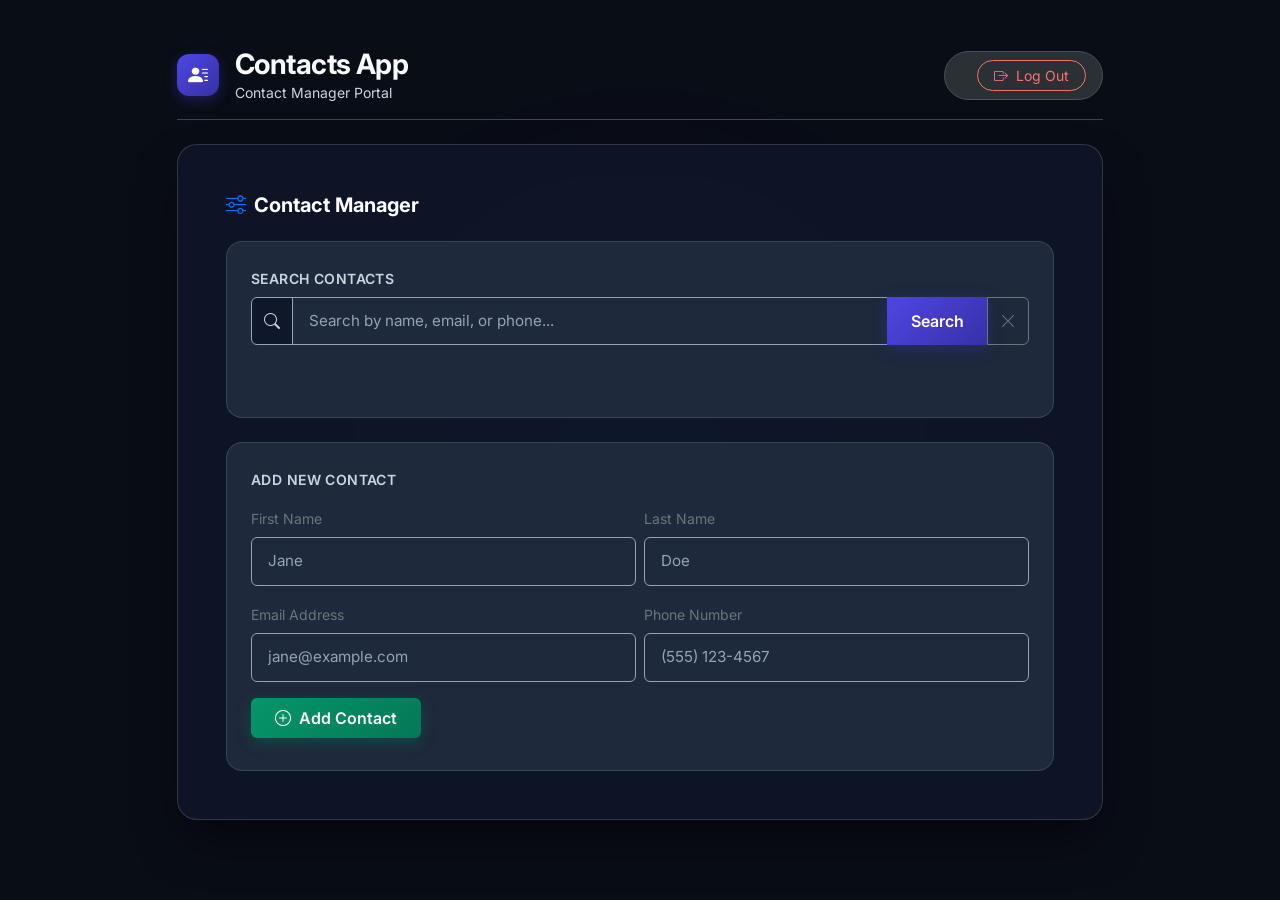
==== contacts.html @ 5c39e1dd "Added some basic ui (index.html, contacts.html)" ====
<!DOCTYPE html>
<html lang="en" data-bs-theme="dark">
<head>
    <meta charset="UTF-8">
    <meta name="viewport" content="width=device-width, initial-scale=1.0">
    <title>COP 4331 LAMP Stack Demo</title>
    <!-- Google Fonts -->
    <link rel="preconnect" href="https://fonts.googleapis.com">
    <link rel="preconnect" href="https://fonts.gstatic.com" crossorigin>
    <link href="https://fonts.googleapis.com/css2?family=Inter:wght@300;400;500;600;700&display=swap" rel="stylesheet">
    <!-- Bootstrap 5.3 & Icons -->
    <link href="https://cdn.jsdelivr.net/npm/bootstrap@5.3.3/dist/css/bootstrap.min.css" rel="stylesheet">
    <link href="https://cdn.jsdelivr.net/npm/bootstrap-icons@1.11.3/font/bootstrap-icons.min.css" rel="stylesheet">
    <!-- Custom Styles -->
    <link href="css/styles.css" rel="stylesheet">
    <!-- Scripts -->
    <script type="text/javascript" src="js/code.js"></script>
    <script type="text/javascript">
        document.addEventListener('DOMContentLoaded', function() {
            readCookie();
        }, false);
    </script>
</head>
<body class="py-4 py-md-5">
    <div class="background-glow"></div>
    <main class="container">
        <div class="row justify-content-center">
            <div class="col-12 col-xl-10">

                <!-- Header / User Bar (Matching Colors App) -->
                <div class="d-flex flex-column flex-md-row align-items-center justify-content-between mb-4 pb-3 border-bottom border-secondary-subtle gap-3">
                    <div class="d-flex align-items-center gap-3">
                        <div class="app-icon-wrapper-sm">
                            <i class="bi bi-person-lines-fill"></i>
                        </div>
                        <div>
                            <h1 id="title" class="h3 fw-bold mb-0">Contacts App</h1>
                            <p class="text-secondary-contrast small mb-0">Contact Manager Portal</p>
                        </div>
                    </div>
                    
                    <!-- Logged In User Info & Logout Button -->
                    <div id="loggedInDiv" class="d-flex align-items-center gap-3 bg-body-tertiary px-3 py-2 rounded-pill border">
                        <span id="userName" class="small fw-medium text-body"></span>
                        <button type="button" id="logoutButton" class="buttons btn btn-outline-danger btn-sm rounded-pill px-3" onclick="doLogout();">
                            <i class="bi bi-box-arrow-right me-1"></i> Log Out
                        </button>
                    </div>
                </div>

                <!-- Access UI Card -->
                <div id="accessUIDiv" class="card glass-card shadow-lg border-0 p-4 p-md-5 mb-4">
                    <div class="card-body p-0">
                        <h2 class="h5 fw-bold mb-4 d-flex align-items-center gap-2 text-white">
                            <i class="bi bi-sliders text-primary"></i> Contact Manager
                        </h2>

                        <!-- Search Section (Matching Colors App) -->
                        <div class="section-card p-4 rounded-4 border mb-4">
                            <label for="searchText" class="form-label form-label-contrast small text-uppercase">Search Contacts</label>
                            <div class="input-group">
                                <span class="input-group-text"><i class="bi bi-search text-secondary-contrast"></i></span>
                                <input type="text" id="searchText" class="form-control" placeholder="Search by name, email, or phone..." onkeyup="if(event.key === 'Enter') searchContacts();" />
                                <button type="button" id="searchContactButton" class="buttons btn btn-primary px-4 fw-semibold" onclick="searchContacts();">
                                    Search
                                </button>
                                <button type="button" class="btn btn-outline-secondary" onclick="clearSearch();" title="Clear Search">
                                    <i class="bi bi-x-lg"></i>
                                </button>
                            </div>
                            <div class="mt-3">
                                <span id="contactSearchResult" class="text-info-wcag small fw-semibold"></span>
                                <div id="contactList" class="mt-2"></div>
                            </div>
                        </div>

                        <!-- Add Contact Section (Matching Colors App) -->
                        <div class="section-card p-4 rounded-4 border">
                            <label class="form-label form-label-contrast small text-uppercase mb-3">Add New Contact</label>
                            <form onsubmit="event.preventDefault(); addContact();">
                                <div class="row g-2 mb-3">
                                    <div class="col-12 col-sm-6">
                                        <label for="contactFirstName" class="form-label text-secondary small">First Name</label>
                                        <input type="text" id="contactFirstName" class="form-control" placeholder="Jane" required />
                                    </div>
                                    <div class="col-12 col-sm-6">
                                        <label for="contactLastName" class="form-label text-secondary small">Last Name</label>
                                        <input type="text" id="contactLastName" class="form-control" placeholder="Doe" required />
                                    </div>
                                </div>
                                <div class="row g-2 mb-3">
                                    <div class="col-12 col-sm-6">
                                        <label for="contactEmail" class="form-label text-secondary small">Email Address</label>
                                        <input type="email" id="contactEmail" class="form-control" placeholder="jane@example.com" required />
                                    </div>
                                    <div class="col-12 col-sm-6">
                                        <label for="contactPhone" class="form-label text-secondary small">Phone Number</label>
                                        <input type="tel" id="contactPhone" class="form-control" placeholder="(555) 123-4567" required />
                                    </div>
                                </div>
                                <button type="submit" id="addContactButton" class="buttons btn btn-success px-4 py-2 fw-semibold d-flex align-items-center gap-2">
                                    <i class="bi bi-plus-circle"></i>
                                    <span>Add Contact</span>
                                </button>
                            </form>
                            <div class="mt-2 text-start">
                                <span id="contactAddResult" class="small fw-semibold"></span>
                            </div>
                        </div>

                    </div>
                </div>

            </div>
        </div>
    </main>

    <!-- Edit Contact Modal -->
    <div class="modal fade" id="editContactModal" tabindex="-1" aria-hidden="true">
        <div class="modal-dialog modal-dialog-centered">
            <div class="modal-content glass-card border">
                <div class="modal-header border-secondary-subtle">
                    <h2 class="modal-title fs-5 text-white">
                        <i class="bi bi-pencil-square text-primary me-2"></i>Edit Contact
                    </h2>
                    <button type="button" class="btn-close btn-close-white" data-bs-dismiss="modal" aria-label="Close"></button>
                </div>
                <div class="modal-body">
                    <form onsubmit="event.preventDefault(); saveEditContact();">
                        <input type="hidden" id="editContactId" />
                        <div class="row g-2 mb-3">
                            <div class="col-6">
                                <label for="editFirstName" class="form-label text-secondary small">First Name</label>
                                <input type="text" id="editFirstName" class="form-control" required />
                            </div>
                            <div class="col-6">
                                <label for="editLastName" class="form-label text-secondary small">Last Name</label>
                                <input type="text" id="editLastName" class="form-control" required />
                            </div>
                        </div>
                        <div class="mb-3">
                            <label for="editEmail" class="form-label text-secondary small">Email Address</label>
                            <input type="email" id="editEmail" class="form-control" required />
                        </div>
                        <div class="mb-3">
                            <label for="editPhone" class="form-label text-secondary small">Phone Number</label>
                            <input type="tel" id="editPhone" class="form-control" required />
                        </div>
                        <div class="text-start">
                            <span id="editContactResult" class="small fw-semibold"></span>
                        </div>
                    </form>
                </div>
                <div class="modal-footer border-secondary-subtle">
                    <button type="button" class="btn btn-outline-secondary" data-bs-dismiss="modal">Cancel</button>
                    <button type="button" class="btn btn-primary" onclick="saveEditContact();">Save Changes</button>
                </div>
            </div>
        </div>
    </div>

    <script src="https://cdn.jsdelivr.net/npm/bootstrap@5.3.3/dist/js/bootstrap.bundle.min.js"></script>
</body>
</html>
---- css/styles.css ----
/* ============================================================
   WCAG 2.1 AA / AAA Compliant Modern Theme Styles
   ============================================================ */

:root {
    --app-font: 'Inter', system-ui, -apple-system, sans-serif;
    
    /* WCAG AA/AAA Compliant Palette Tokens */
    --bg-dark: #090d16;
    --bg-card: #0f172a;
    --bg-section: #1e293b;
    --bg-input: #1e293b;

    /* High Contrast Text Tokens */
    --text-primary: #f8fafc;       /* 17.8:1 contrast on card */
    --text-secondary: #cbd5e1;     /* 12.0:1 contrast on card / 9.8:1 on section */
    --text-muted: #94a3b8;         /* 5.7:1 contrast on section */
    
    /* High Contrast Feedback Colors */
    --color-error: #f87171;         /* 6.45:1 contrast on card */
    --color-success: #34d399;       /* 9.29:1 contrast on card */
    --color-info: #38bdf8;          /* 6.83:1 contrast on section */
    --color-warning: #fbbf24;
    
    /* Button Gradients meeting >= 4.5:1 contrast against #ffffff text */
    --primary-gradient: linear-gradient(135deg, #4f46e5 0%, #3730a3 100%);
    --success-gradient: linear-gradient(135deg, #059669 0%, #047857 100%);
}

body {
    font-family: var(--app-font);
    background: var(--bg-dark);
    color: var(--text-primary);
    min-height: 100vh;
    position: relative;
    overflow-x: hidden;
}

/* Background Ambient Glow Effects */
.background-glow {
    position: fixed;
    top: 50%;
    left: 50%;
    transform: translate(-50%, -50%);
    width: 650px;
    height: 650px;
    background: radial-gradient(circle, rgba(99, 102, 241, 0.12) 0%, rgba(168, 85, 247, 0.06) 40%, transparent 70%);
    z-index: -1;
    pointer-events: none;
    filter: blur(50px);
}

/* Typography & Titles */
#title {
    font-family: var(--app-font);
    color: var(--text-primary) !important;
    letter-spacing: -0.02em;
}

.text-secondary-contrast {
    color: var(--text-secondary) !important;
}

.form-label-contrast {
    color: var(--text-secondary) !important;
    font-weight: 600;
    letter-spacing: 0.03em;
}

/* App Icon Badges */
.app-icon-wrapper {
    width: 64px;
    height: 64px;
    border-radius: 18px;
    background: var(--primary-gradient);
    display: flex;
    align-items: center;
    justify-content: center;
    font-size: 2rem;
    color: #ffffff;
    box-shadow: 0 10px 25px -5px rgba(79, 70, 229, 0.4);
}

.app-icon-wrapper-sm {
    width: 42px;
    height: 42px;
    border-radius: 12px;
    background: var(--primary-gradient);
    display: flex;
    align-items: center;
    justify-content: center;
    font-size: 1.25rem;
    color: #ffffff;
    box-shadow: 0 4px 14px rgba(79, 70, 229, 0.3);
}

/* Glassmorphism Cards */
.glass-card {
    background: rgba(15, 23, 42, 0.85) !important;
    backdrop-filter: blur(16px);
    -webkit-backdrop-filter: blur(16px);
    border: 1px solid rgba(255, 255, 255, 0.15) !important;
    border-radius: 1.25rem !important;
    box-shadow: 0 25px 50px -12px rgba(0, 0, 0, 0.6) !important;
}

.section-card {
    background: var(--bg-section) !important;
    border: 1px solid rgba(255, 255, 255, 0.12) !important;
}

/* Form Controls, Inputs & High Contrast Placeholders */
.form-control {
    background-color: var(--bg-input) !important;
    color: var(--text-primary) !important;
    border: 1px solid var(--text-muted) !important;
    font-family: var(--app-font);
    padding: 0.75rem 1rem;
    font-size: 0.95rem;
}

.form-control::placeholder {
    color: var(--text-muted) !important;
    opacity: 1 !important; /* 5.71:1 contrast ratio */
}

.form-control:focus {
    box-shadow: 0 0 0 3px rgba(129, 140, 248, 0.35) !important;
    border-color: #818cf8 !important;
}

.input-group-text {
    background-color: #0f172a !important;
    color: var(--text-secondary) !important;
    border: 1px solid var(--text-muted) !important;
}

/* WCAG Compliant Button Styles */
.btn {
    font-family: var(--app-font);
    transition: all 0.2s ease-in-out;
}

.btn-primary {
    background: var(--primary-gradient) !important;
    color: #ffffff !important; /* 9.9:1 contrast ratio */
    border: none;
    box-shadow: 0 4px 14px rgba(55, 48, 163, 0.4);
}

.btn-primary:hover {
    transform: translateY(-1px);
    box-shadow: 0 6px 20px rgba(55, 48, 163, 0.6);
    background: linear-gradient(135deg, #3730a3 0%, #312e81 100%) !important;
}

.btn-success {
    background: var(--success-gradient) !important;
    color: #ffffff !important; /* 5.48:1 contrast ratio */
    border: none;
    box-shadow: 0 4px 14px rgba(4, 120, 87, 0.4);
}

.btn-success:hover {
    transform: translateY(-1px);
    box-shadow: 0 6px 20px rgba(4, 120, 87, 0.6);
    background: linear-gradient(135deg, #047857 0%, #065f46 100%) !important;
}

.btn-outline-danger {
    color: var(--color-error) !important; /* 5.29:1 contrast ratio */
    border-color: var(--color-error) !important;
    background: transparent;
}

.btn-outline-danger:hover {
    color: #ffffff !important;
    background-color: #b91c1c !important;
    border-color: #b91c1c !important;
}

/* Feedback Message Contrast Overrides */
#inner-title {
    color: var(--text-primary);
    letter-spacing: 0.05em;
}

#loginResult, #registerResult {
    display: inline-block;
    color: var(--color-error) !important; /* 6.45:1 contrast */
}

.text-success-wcag {
    color: var(--color-success) !important; /* 9.29:1 contrast */
}

.text-danger-wcag {
    color: var(--color-error) !important; /* 6.45:1 contrast */
}

.text-info-wcag {
    display: inline-block;
    color: var(--color-info) !important; /* 6.83:1 contrast */
}

.text-warning-wcag {
    color: var(--color-warning) !important;
}

/* Nav tabs styling for Sign In / Register toggle */
.nav-pills .nav-link {
    color: var(--text-secondary);
    transition: all 0.2s ease;
}

.nav-pills .nav-link.active {
    background: var(--primary-gradient) !important;
    color: #ffffff !important;
    box-shadow: 0 4px 12px rgba(79, 70, 229, 0.35);
}
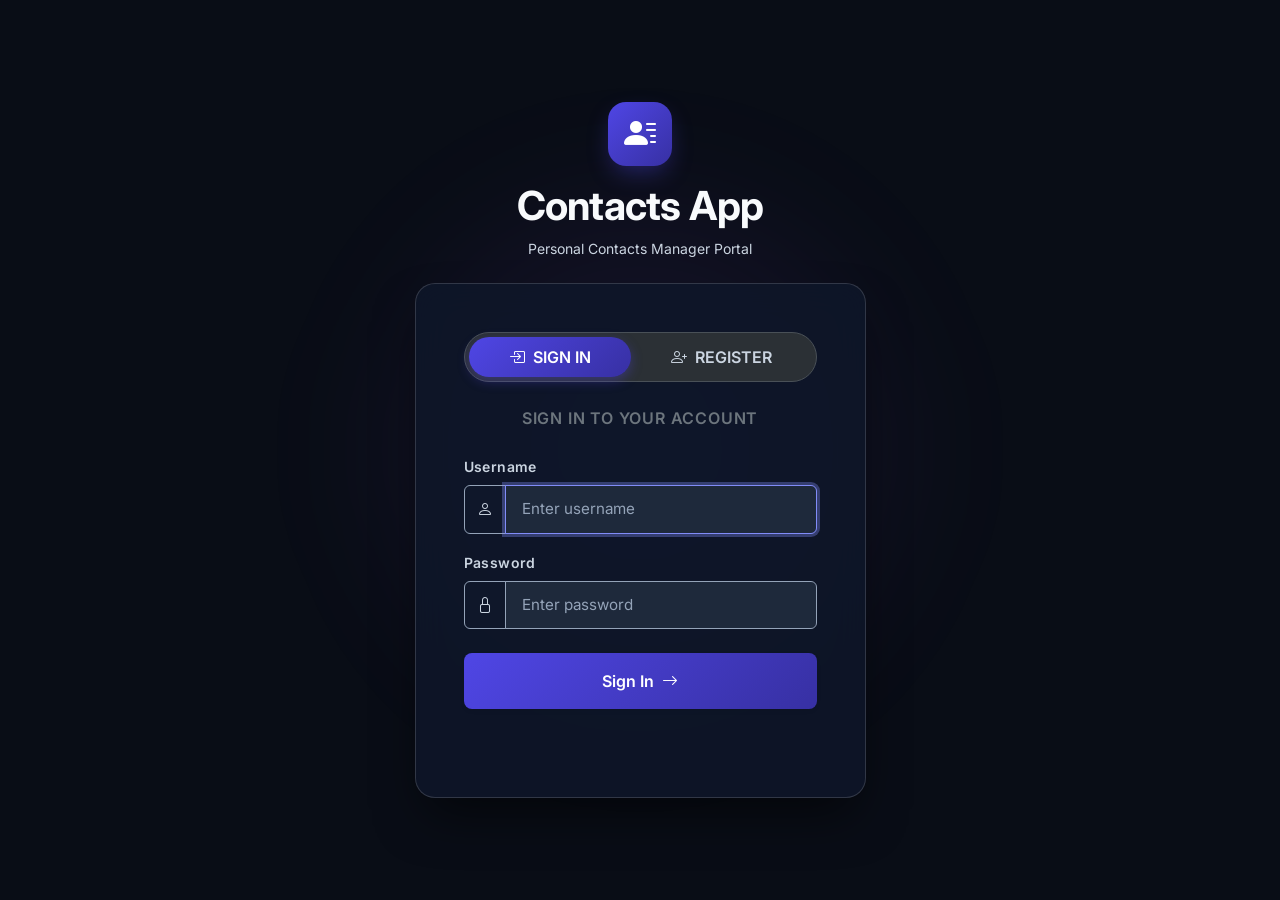
==== commit ee0e17c1: "Front end html and js" ====
--- a/contacts.html
+++ b/contacts.html
@@ -3,7 +3,7 @@
 <head>
     <meta charset="UTF-8">
     <meta name="viewport" content="width=device-width, initial-scale=1.0">
-    <title>COP 4331 LAMP Stack Demo</title>
+    <title>Contact Manager — Dashboard</title>
     <!-- Google Fonts -->
     <link rel="preconnect" href="https://fonts.googleapis.com">
     <link rel="preconnect" href="https://fonts.gstatic.com" crossorigin>
@@ -13,7 +13,7 @@
     <link href="https://cdn.jsdelivr.net/npm/bootstrap-icons@1.11.3/font/bootstrap-icons.min.css" rel="stylesheet">
     <!-- Custom Styles -->
     <link href="css/styles.css" rel="stylesheet">
-    <!-- Scripts -->
+    <!-- Core Application Logic -->
     <script type="text/javascript" src="js/code.js"></script>
     <script type="text/javascript">
         document.addEventListener('DOMContentLoaded', function() {
@@ -25,9 +25,9 @@
     <div class="background-glow"></div>
     <main class="container">
         <div class="row justify-content-center">
-            <div class="col-12 col-xl-10">
-
-                <!-- Header / User Bar (Matching Colors App) -->
+            <div class="col-12 col-xl-11">
+
+                <!-- Header / User Bar (Matching Colors App Reference) -->
                 <div class="d-flex flex-column flex-md-row align-items-center justify-content-between mb-4 pb-3 border-bottom border-secondary-subtle gap-3">
                     <div class="d-flex align-items-center gap-3">
                         <div class="app-icon-wrapper-sm">
@@ -35,12 +35,12 @@
                         </div>
                         <div>
                             <h1 id="title" class="h3 fw-bold mb-0">Contacts App</h1>
-                            <p class="text-secondary-contrast small mb-0">Contact Manager Portal</p>
+                            <p class="text-secondary-contrast small mb-0">Personal Contacts Manager Portal</p>
                         </div>
                     </div>
                     
                     <!-- Logged In User Info & Logout Button -->
-                    <div id="loggedInDiv" class="d-flex align-items-center gap-3 bg-body-tertiary px-3 py-2 rounded-pill border">
+                    <div id="loggedInDiv" class="d-flex align-items-center gap-3 bg-body-tertiary px-3 py-2 rounded-pill border shadow-sm">
                         <span id="userName" class="small fw-medium text-body"></span>
                         <button type="button" id="logoutButton" class="buttons btn btn-outline-danger btn-sm rounded-pill px-3" onclick="doLogout();">
                             <i class="bi bi-box-arrow-right me-1"></i> Log Out
@@ -48,79 +48,185 @@
                     </div>
                 </div>
 
-                <!-- Access UI Card -->
-                <div id="accessUIDiv" class="card glass-card shadow-lg border-0 p-4 p-md-5 mb-4">
-                    <div class="card-body p-0">
-                        <h2 class="h5 fw-bold mb-4 d-flex align-items-center gap-2 text-white">
-                            <i class="bi bi-sliders text-primary"></i> Contact Manager
-                        </h2>
-
-                        <!-- Search Section (Matching Colors App) -->
-                        <div class="section-card p-4 rounded-4 border mb-4">
-                            <label for="searchText" class="form-label form-label-contrast small text-uppercase">Search Contacts</label>
-                            <div class="input-group">
-                                <span class="input-group-text"><i class="bi bi-search text-secondary-contrast"></i></span>
-                                <input type="text" id="searchText" class="form-control" placeholder="Search by name, email, or phone..." onkeyup="if(event.key === 'Enter') searchContacts();" />
-                                <button type="button" id="searchContactButton" class="buttons btn btn-primary px-4 fw-semibold" onclick="searchContacts();">
-                                    Search
-                                </button>
-                                <button type="button" class="btn btn-outline-secondary" onclick="clearSearch();" title="Clear Search">
-                                    <i class="bi bi-x-lg"></i>
-                                </button>
-                            </div>
-                            <div class="mt-3">
-                                <span id="contactSearchResult" class="text-info-wcag small fw-semibold"></span>
-                                <div id="contactList" class="mt-2"></div>
-                            </div>
-                        </div>
-
-                        <!-- Add Contact Section (Matching Colors App) -->
-                        <div class="section-card p-4 rounded-4 border">
-                            <label class="form-label form-label-contrast small text-uppercase mb-3">Add New Contact</label>
-                            <form onsubmit="event.preventDefault(); addContact();">
-                                <div class="row g-2 mb-3">
-                                    <div class="col-12 col-sm-6">
-                                        <label for="contactFirstName" class="form-label text-secondary small">First Name</label>
-                                        <input type="text" id="contactFirstName" class="form-control" placeholder="Jane" required />
-                                    </div>
-                                    <div class="col-12 col-sm-6">
-                                        <label for="contactLastName" class="form-label text-secondary small">Last Name</label>
-                                        <input type="text" id="contactLastName" class="form-control" placeholder="Doe" required />
-                                    </div>
-                                </div>
-                                <div class="row g-2 mb-3">
-                                    <div class="col-12 col-sm-6">
-                                        <label for="contactEmail" class="form-label text-secondary small">Email Address</label>
-                                        <input type="email" id="contactEmail" class="form-control" placeholder="jane@example.com" required />
-                                    </div>
-                                    <div class="col-12 col-sm-6">
-                                        <label for="contactPhone" class="form-label text-secondary small">Phone Number</label>
-                                        <input type="tel" id="contactPhone" class="form-control" placeholder="(555) 123-4567" required />
-                                    </div>
-                                </div>
-                                <button type="submit" id="addContactButton" class="buttons btn btn-success px-4 py-2 fw-semibold d-flex align-items-center gap-2">
-                                    <i class="bi bi-plus-circle"></i>
-                                    <span>Add Contact</span>
-                                </button>
-                            </form>
-                            <div class="mt-2 text-start">
-                                <span id="contactAddResult" class="small fw-semibold"></span>
-                            </div>
-                        </div>
-
-                    </div>
+                <!-- Admin Navigation Switcher (Displayed only when user role is Admin) -->
+                <div id="adminNavTab" class="d-none mb-4">
+                    <ul class="nav nav-pills nav-fill bg-body-tertiary p-1 rounded-pill border shadow-sm" id="rolePills" role="tablist">
+                        <li class="nav-item" role="presentation">
+                            <button class="nav-link active rounded-pill py-2 small fw-semibold text-uppercase tracking-wider" 
+                                    id="pills-contacts-tab" data-bs-toggle="pill" data-bs-target="#pills-contacts" type="button" role="tab" 
+                                    aria-controls="pills-contacts" aria-selected="true">
+                                <i class="bi bi-person-lines-fill me-1"></i> My Contacts
+                            </button>
+                        </li>
+                        <li class="nav-item" role="presentation">
+                            <button class="nav-link rounded-pill py-2 small fw-semibold text-uppercase tracking-wider" 
+                                    id="pills-admin-tab" data-bs-toggle="pill" data-bs-target="#pills-admin" type="button" role="tab" 
+                                    aria-controls="pills-admin" aria-selected="false">
+                                <i class="bi bi-shield-lock-fill me-1"></i> Admin Portal
+                            </button>
+                        </li>
+                    </ul>
+                </div>
+
+                <div class="tab-content" id="dashboardTabContent">
+                    
+                    <!-- ================= TAB 1: CONTACTS MANAGEMENT VIEW ================= -->
+                    <div class="tab-pane fade show active" id="pills-contacts" role="tabpanel" aria-labelledby="pills-contacts-tab" tabindex="0">
+                        <div id="accessUIDiv" class="card glass-card shadow-lg border-0 p-4 p-md-5 mb-4">
+                            <div class="card-body p-0">
+                                <h2 class="h5 fw-bold mb-4 d-flex align-items-center gap-2 text-white">
+                                    <i class="bi bi-sliders text-primary"></i> Contact Manager
+                                </h2>
+
+                                <!-- Search Section -->
+                                <div class="section-card p-4 rounded-4 border mb-4">
+                                    <label for="searchText" class="form-label form-label-contrast small text-uppercase">Search Contacts</label>
+                                    <div class="input-group">
+                                        <span class="input-group-text"><i class="bi bi-search text-secondary-contrast"></i></span>
+                                        <input type="text" id="searchText" class="form-control" 
+                                               placeholder="Search by name, email, or phone number…" 
+                                               oninput="debouncedSearchContacts();"
+                                               onkeyup="if(event.key === 'Enter') searchContacts();" />
+                                        <button type="button" id="searchContactButton" class="buttons btn btn-primary px-4 fw-semibold" onclick="searchContacts();">
+                                            Search
+                                        </button>
+                                        <button type="button" class="btn btn-outline-secondary" onclick="clearSearch();" title="Clear Search">
+                                            <i class="bi bi-x-lg"></i>
+                                        </button>
+                                    </div>
+                                    <div class="mt-3">
+                                        <span id="contactSearchResult" class="text-info-wcag small fw-semibold"></span>
+                                        <div id="contactList" class="mt-3"></div>
+                                    </div>
+                                </div>
+
+                                <!-- Add Contact Section -->
+                                <div class="section-card p-4 rounded-4 border">
+                                    <label class="form-label form-label-contrast small text-uppercase mb-3">Add New Contact</label>
+                                    <form onsubmit="event.preventDefault(); addContact(event);">
+                                        <div class="row g-3 mb-3">
+                                            <div class="col-12 col-sm-6">
+                                                <label for="contactFirstName" class="form-label text-secondary small">First Name</label>
+                                                <input type="text" id="contactFirstName" class="form-control" placeholder="Jane" required />
+                                            </div>
+                                            <div class="col-12 col-sm-6">
+                                                <label for="contactLastName" class="form-label text-secondary small">Last Name</label>
+                                                <input type="text" id="contactLastName" class="form-control" placeholder="Doe" required />
+                                            </div>
+                                        </div>
+                                        <div class="row g-3 mb-3">
+                                            <div class="col-12 col-sm-6">
+                                                <label for="contactEmail" class="form-label text-secondary small">Email Address</label>
+                                                <input type="email" id="contactEmail" class="form-control" placeholder="jane@example.com" required />
+                                            </div>
+                                            <div class="col-12 col-sm-6">
+                                                <label for="contactPhone" class="form-label text-secondary small">Phone Number</label>
+                                                <input type="tel" id="contactPhone" class="form-control" placeholder="(555) 123-4567" required />
+                                            </div>
+                                        </div>
+                                        <button type="submit" id="addContactButton" class="buttons btn btn-success px-4 py-2 fw-semibold d-flex align-items-center gap-2">
+                                            <i class="bi bi-plus-circle"></i>
+                                            <span>Add Contact</span>
+                                        </button>
+                                    </form>
+                                    <div class="mt-2 text-start">
+                                        <span id="contactAddResult" class="small fw-semibold"></span>
+                                    </div>
+                                </div>
+
+                            </div>
+                        </div>
+                    </div>
+
+                    <!-- ================= TAB 2: ADMIN PORTAL VIEW ================= -->
+                    <div class="tab-pane fade" id="pills-admin" role="tabpanel" aria-labelledby="pills-admin-tab" tabindex="0">
+                        <div class="card glass-card shadow-lg border-0 p-4 p-md-5 mb-4">
+                            <div class="card-body p-0">
+                                <div class="d-flex flex-column flex-md-row justify-content-between align-items-md-center gap-3 mb-4">
+                                    <h2 class="h5 fw-bold mb-0 d-flex align-items-center gap-2 text-white">
+                                        <i class="bi bi-shield-shaded text-warning"></i> Administrator Control Center
+                                    </h2>
+                                    <button type="button" class="btn btn-outline-primary btn-sm rounded-pill px-3" onclick="openAdminCreateUserModal();">
+                                        <i class="bi bi-person-plus-fill me-1"></i> Create Admin / User
+                                    </button>
+                                </div>
+
+                                <!-- Stat Widgets -->
+                                <div class="row g-3 mb-4">
+                                    <div class="col-12 col-sm-4">
+                                        <div class="stat-card">
+                                            <div class="stat-label">Total Accounts</div>
+                                            <div class="stat-value text-primary" id="statTotalUsers">0</div>
+                                        </div>
+                                    </div>
+                                    <div class="col-12 col-sm-4">
+                                        <div class="stat-card">
+                                            <div class="stat-label">Active Users</div>
+                                            <div class="stat-value text-success-wcag" id="statActiveUsers">0</div>
+                                        </div>
+                                    </div>
+                                    <div class="col-12 col-sm-4">
+                                        <div class="stat-card">
+                                            <div class="stat-label">Suspended Users</div>
+                                            <div class="stat-value text-danger-wcag" id="statSuspendedUsers">0</div>
+                                        </div>
+                                    </div>
+                                </div>
+
+                                <!-- User Management Section -->
+                                <div class="section-card p-4 rounded-4 border">
+                                    <div class="d-flex flex-column flex-md-row justify-content-between align-items-md-center gap-3 mb-3">
+                                        <div>
+                                            <h3 class="h6 fw-bold text-white mb-1">User Directory & Status Management</h3>
+                                            <p class="text-secondary small mb-0">Suspend accounts, reset user passwords, or inspect contact entries.</p>
+                                        </div>
+                                        <div class="w-100 w-md-auto" style="max-width: 320px;">
+                                            <div class="input-group input-group-sm">
+                                                <span class="input-group-text"><i class="bi bi-search"></i></span>
+                                                <input type="text" id="adminUserSearch" class="form-control form-control-sm" 
+                                                       placeholder="Filter by username or name…" 
+                                                       onkeyup="searchAdminUsers();" />
+                                            </div>
+                                        </div>
+                                    </div>
+
+                                    <div class="table-responsive">
+                                        <table class="table table-dark-custom mb-0">
+                                            <thead>
+                                                <tr>
+                                                    <th>ID</th>
+                                                    <th>User Details</th>
+                                                    <th>Role</th>
+                                                    <th>Status</th>
+                                                    <th>Created</th>
+                                                    <th>Actions</th>
+                                                </tr>
+                                            </thead>
+                                            <tbody id="adminUserTableBody">
+                                                <!-- Populated dynamically via code.js -->
+                                            </tbody>
+                                        </table>
+                                    </div>
+                                </div>
+
+                            </div>
+                        </div>
+                    </div>
+
                 </div>
 
             </div>
         </div>
     </main>
 
+    <!-- ================= MODALS ================= -->
+
     <!-- Edit Contact Modal -->
-    <div class="modal fade" id="editContactModal" tabindex="-1" aria-hidden="true">
-        <div class="modal-dialog modal-dialog-centered">
-            <div class="modal-content glass-card border">
-                <div class="modal-header border-secondary-subtle">
-                    <h2 class="modal-title fs-5 text-white">
+    <div class="modal fade" id="editContactModal" tabindex="-1" aria-labelledby="editContactModalLabel" aria-hidden="true">
+        <div class="modal-dialog modal-dialog-centered">
+            <div class="modal-content glass-card border">
+                <div class="modal-header border-secondary-subtle">
+                    <h2 class="modal-title fs-5 text-white" id="editContactModalLabel">
                         <i class="bi bi-pencil-square text-primary me-2"></i>Edit Contact
                     </h2>
                     <button type="button" class="btn-close btn-close-white" data-bs-dismiss="modal" aria-label="Close"></button>
@@ -159,7 +265,127 @@
         </div>
     </div>
 
+    <!-- Delete Confirmation Modal -->
+    <div class="modal fade" id="deleteConfirmModal" tabindex="-1" aria-hidden="true">
+        <div class="modal-dialog modal-dialog-centered">
+            <div class="modal-content glass-card border">
+                <div class="modal-header border-secondary-subtle">
+                    <h2 class="modal-title fs-5 text-danger">
+                        <i class="bi bi-exclamation-triangle-fill me-2"></i>Delete Contact
+                    </h2>
+                    <button type="button" class="btn-close btn-close-white" data-bs-dismiss="modal" aria-label="Close"></button>
+                </div>
+                <div class="modal-body text-white">
+                    <p class="mb-1">Are you sure you want to delete this contact?</p>
+                    <p class="text-secondary-contrast fw-bold" id="deleteContactName"></p>
+                    <p class="small text-danger mb-0">This action cannot be undone.</p>
+                </div>
+                <div class="modal-footer border-secondary-subtle">
+                    <button type="button" class="btn btn-outline-secondary" data-bs-dismiss="modal">Cancel</button>
+                    <button type="button" class="btn btn-danger" onclick="executeDeleteContact();">Delete</button>
+                </div>
+            </div>
+        </div>
+    </div>
+
+    <!-- Admin: Change User Password Modal -->
+    <div class="modal fade" id="adminPasswordModal" tabindex="-1" aria-hidden="true">
+        <div class="modal-dialog modal-dialog-centered">
+            <div class="modal-content glass-card border">
+                <div class="modal-header border-secondary-subtle">
+                    <h2 class="modal-title fs-5 text-white">
+                        <i class="bi bi-key text-warning me-2"></i>Reset User Password
+                    </h2>
+                    <button type="button" class="btn-close btn-close-white" data-bs-dismiss="modal" aria-label="Close"></button>
+                </div>
+                <div class="modal-body">
+                    <p class="text-secondary small mb-3">Updating password for user: <strong class="text-white" id="adminPasswordTargetUsername"></strong></p>
+                    <div class="mb-3">
+                        <label for="adminNewPassword" class="form-label text-secondary small">New Password (min 8 characters)</label>
+                        <input type="password" id="adminNewPassword" class="form-control" minlength="8" required />
+                    </div>
+                    <div class="text-start">
+                        <span id="adminPasswordResult" class="small fw-semibold"></span>
+                    </div>
+                </div>
+                <div class="modal-footer border-secondary-subtle">
+                    <button type="button" class="btn btn-outline-secondary" data-bs-dismiss="modal">Cancel</button>
+                    <button type="button" class="btn btn-warning" onclick="saveAdminPassword();">Update Password</button>
+                </div>
+            </div>
+        </div>
+    </div>
+
+    <!-- Admin: Create User/Admin Modal -->
+    <div class="modal fade" id="adminCreateUserModal" tabindex="-1" aria-hidden="true">
+        <div class="modal-dialog modal-dialog-centered">
+            <div class="modal-content glass-card border">
+                <div class="modal-header border-secondary-subtle">
+                    <h2 class="modal-title fs-5 text-white">
+                        <i class="bi bi-person-plus text-primary me-2"></i>Create New Account
+                    </h2>
+                    <button type="button" class="btn-close btn-close-white" data-bs-dismiss="modal" aria-label="Close"></button>
+                </div>
+                <div class="modal-body">
+                    <form onsubmit="event.preventDefault(); saveAdminCreateUser();">
+                        <div class="row g-2 mb-3">
+                            <div class="col-6">
+                                <label for="adminCreateFirstName" class="form-label text-secondary small">First Name</label>
+                                <input type="text" id="adminCreateFirstName" class="form-control" required />
+                            </div>
+                            <div class="col-6">
+                                <label for="adminCreateLastName" class="form-label text-secondary small">Last Name</label>
+                                <input type="text" id="adminCreateLastName" class="form-control" required />
+                            </div>
+                        </div>
+                        <div class="mb-3">
+                            <label for="adminCreateUsername" class="form-label text-secondary small">Username</label>
+                            <input type="text" id="adminCreateUsername" class="form-control" required />
+                        </div>
+                        <div class="mb-3">
+                            <label for="adminCreatePassword" class="form-label text-secondary small">Password (min 8 characters)</label>
+                            <input type="password" id="adminCreatePassword" class="form-control" minlength="8" required />
+                        </div>
+                        <div class="mb-3">
+                            <label for="adminCreateRole" class="form-label text-secondary small">Account Role</label>
+                            <select id="adminCreateRole" class="form-select form-control">
+                                <option value="User">Regular User</option>
+                                <option value="Admin">Administrator</option>
+                            </select>
+                        </div>
+                        <div class="text-start">
+                            <span id="adminCreateResult" class="small fw-semibold"></span>
+                        </div>
+                    </form>
+                </div>
+                <div class="modal-footer border-secondary-subtle">
+                    <button type="button" class="btn btn-outline-secondary" data-bs-dismiss="modal">Cancel</button>
+                    <button type="button" class="btn btn-primary" onclick="saveAdminCreateUser();">Create Account</button>
+                </div>
+            </div>
+        </div>
+    </div>
+
+    <!-- Admin: View User Contacts Modal -->
+    <div class="modal fade" id="adminViewContactsModal" tabindex="-1" aria-hidden="true">
+        <div class="modal-dialog modal-dialog-centered">
+            <div class="modal-content glass-card border">
+                <div class="modal-header border-secondary-subtle">
+                    <h2 class="modal-title fs-5 text-white">
+                        <i class="bi bi-person-badge text-info me-2"></i>User Contacts: @<span id="adminViewContactsUsername"></span>
+                    </h2>
+                    <button type="button" class="btn-close btn-close-white" data-bs-dismiss="modal" aria-label="Close"></button>
+                </div>
+                <div class="modal-body" id="adminViewContactsList">
+                    <!-- Populated dynamically -->
+                </div>
+                <div class="modal-footer border-secondary-subtle">
+                    <button type="button" class="btn btn-outline-secondary" data-bs-dismiss="modal">Close</button>
+                </div>
+            </div>
+        </div>
+    </div>
+
     <script src="https://cdn.jsdelivr.net/npm/bootstrap@5.3.3/dist/js/bootstrap.bundle.min.js"></script>
 </body>
 </html>
-
--- a/css/styles.css
+++ b/css/styles.css
@@ -219,3 +219,133 @@
     box-shadow: 0 4px 12px rgba(79, 70, 229, 0.35);
 }
 
+/* Role and Status Badges */
+.badge-role-admin {
+    background: linear-gradient(135deg, #d97706 0%, #b45309 100%) !important;
+    color: #ffffff !important;
+    font-weight: 600;
+    letter-spacing: 0.05em;
+    padding: 0.35em 0.75em;
+}
+
+.badge-role-user {
+    background: linear-gradient(135deg, #6366f1 0%, #4338ca 100%) !important;
+    color: #ffffff !important;
+    font-weight: 600;
+    letter-spacing: 0.05em;
+    padding: 0.35em 0.75em;
+}
+
+.badge-status-active {
+    background: rgba(16, 185, 129, 0.2) !important;
+    color: #34d399 !important;
+    border: 1px solid rgba(16, 185, 129, 0.4);
+    font-weight: 600;
+}
+
+.badge-status-suspended {
+    background: rgba(239, 68, 68, 0.2) !important;
+    color: #f87171 !important;
+    border: 1px solid rgba(239, 68, 68, 0.4);
+    font-weight: 600;
+}
+
+/* Contact Item Card */
+.contact-item-card {
+    background: rgba(30, 41, 59, 0.7);
+    border: 1px solid rgba(255, 255, 255, 0.1);
+    border-radius: 1rem;
+    transition: all 0.2s ease-in-out;
+}
+
+.contact-item-card:hover {
+    background: rgba(30, 41, 59, 0.95);
+    border-color: rgba(129, 140, 248, 0.3);
+    transform: translateY(-2px);
+    box-shadow: 0 10px 25px -5px rgba(0, 0, 0, 0.4);
+}
+
+/* Contact Avatar Initials */
+.contact-avatar {
+    width: 44px;
+    height: 44px;
+    border-radius: 50%;
+    background: var(--primary-gradient);
+    color: #ffffff;
+    font-weight: 700;
+    font-size: 1.1rem;
+    display: flex;
+    align-items: center;
+    justify-content: center;
+    flex-shrink: 0;
+    box-shadow: 0 4px 10px rgba(79, 70, 229, 0.25);
+}
+
+/* Quick Action Buttons */
+.btn-action-icon {
+    width: 34px;
+    height: 34px;
+    padding: 0;
+    display: inline-flex;
+    align-items: center;
+    justify-content: center;
+    border-radius: 0.5rem;
+    transition: all 0.15s ease-in-out;
+}
+
+.btn-action-icon:hover {
+    transform: scale(1.08);
+}
+
+/* Admin Table Customization */
+.table-dark-custom {
+    --bs-table-bg: transparent;
+    --bs-table-color: var(--text-primary);
+    border-color: rgba(255, 255, 255, 0.1);
+}
+
+.table-dark-custom th {
+    background-color: rgba(15, 23, 42, 0.9);
+    color: var(--text-secondary);
+    font-size: 0.8rem;
+    text-transform: uppercase;
+    letter-spacing: 0.05em;
+    padding: 0.85rem 1rem;
+    border-bottom: 2px solid rgba(255, 255, 255, 0.15);
+}
+
+.table-dark-custom td {
+    padding: 0.85rem 1rem;
+    vertical-align: middle;
+    border-bottom: 1px solid rgba(255, 255, 255, 0.08);
+}
+
+/* Modal dark enhancements */
+.modal-content.glass-card {
+    background: rgba(15, 23, 42, 0.95) !important;
+    backdrop-filter: blur(20px);
+    box-shadow: 0 25px 60px -10px rgba(0, 0, 0, 0.8) !important;
+}
+
+/* Stat Widget Cards for Admin */
+.stat-card {
+    background: rgba(30, 41, 59, 0.6);
+    border: 1px solid rgba(255, 255, 255, 0.08);
+    border-radius: 1rem;
+    padding: 1.25rem 1.5rem;
+}
+
+.stat-value {
+    font-size: 1.75rem;
+    font-weight: 700;
+    letter-spacing: -0.02em;
+    color: var(--text-primary);
+}
+
+.stat-label {
+    color: var(--text-muted);
+    font-size: 0.8rem;
+    text-transform: uppercase;
+    letter-spacing: 0.04em;
+}
+
